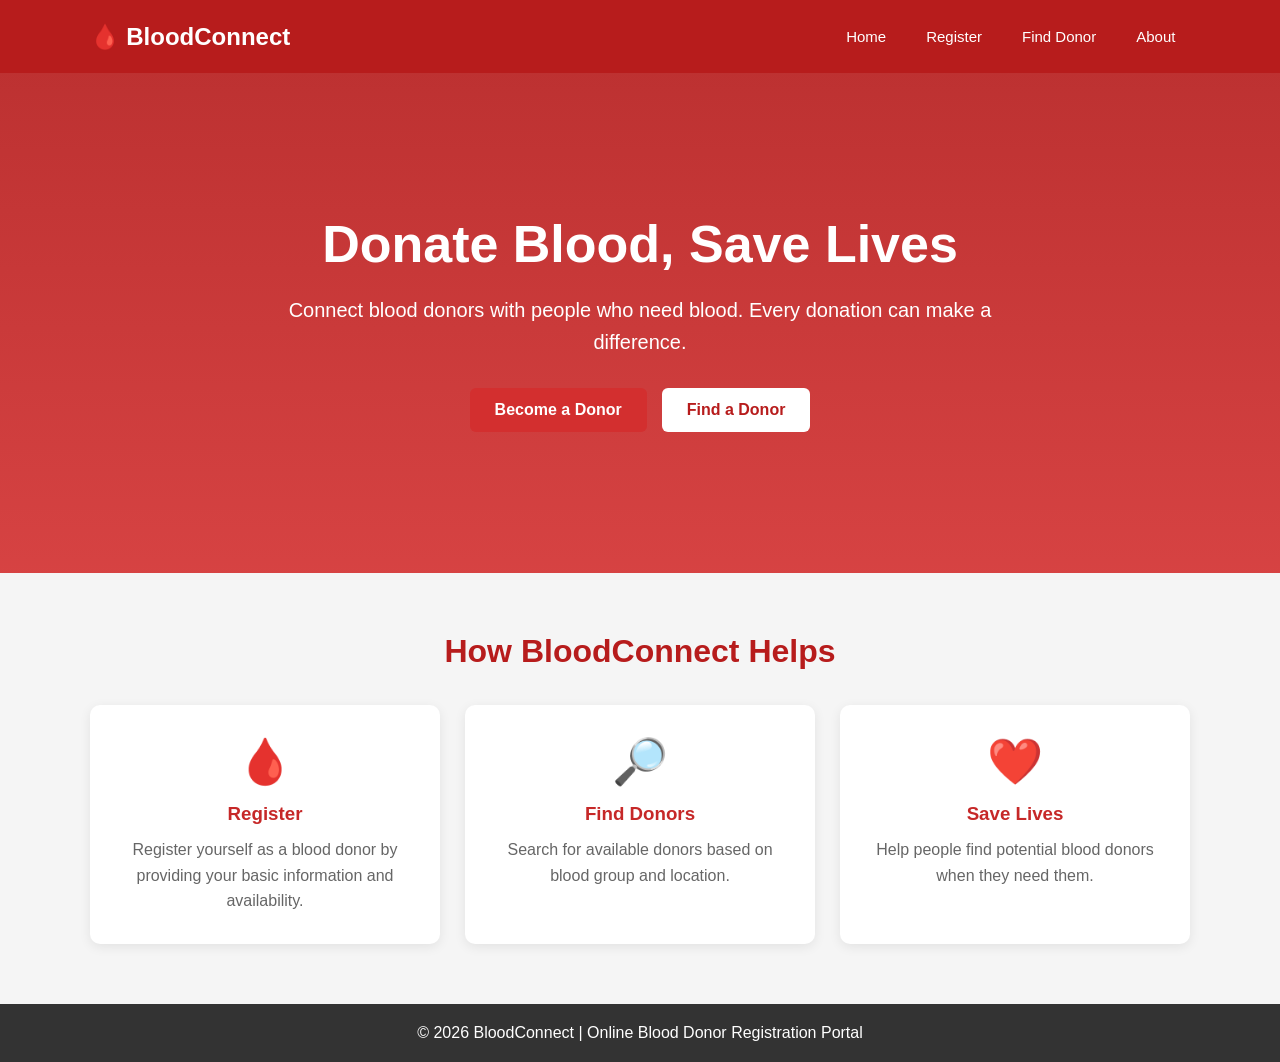
==== index.html @ 2a54ffd2 "Add files via upload" ====
<!DOCTYPE html>
<html lang="en">
<head>
    <meta charset="UTF-8">
    <meta name="viewport" content="width=device-width, initial-scale=1.0">
    <title>BloodConnect - Online Blood Donor Registration Portal</title>
    <link rel="stylesheet" href="style.css">
</head>

<body>

    <header>
        <nav class="navbar">
            <div class="logo">🩸 BloodConnect</div>

            <div class="nav-links">
                <button onclick="showPage('home')">Home</button>
                <button onclick="showPage('register')">Register</button>
                <button onclick="showPage('find')">Find Donor</button>
                <button onclick="showPage('about')">About</button>
            </div>
        </nav>
    </header>

    <main>

        <!-- HOME -->
        <section id="home" class="page active">

            <div class="hero">
                <div class="hero-content">
                    <h1>Donate Blood, Save Lives</h1>
                    <p>
                        Connect blood donors with people who need blood.
                        Every donation can make a difference.
                    </p>

                    <div class="hero-buttons">
                        <button class="primary-btn" onclick="showPage('register')">
                            Become a Donor
                        </button>

                        <button class="secondary-btn" onclick="showPage('find')">
                            Find a Donor
                        </button>
                    </div>
                </div>
            </div>

            <div class="container">

                <h2>How BloodConnect Helps</h2>

                <div class="cards">

                    <div class="card">
                        <div class="card-icon">🩸</div>
                        <h3>Register</h3>
                        <p>
                            Register yourself as a blood donor by providing
                            your basic information and availability.
                        </p>
                    </div>

                    <div class="card">
                        <div class="card-icon">🔎</div>
                        <h3>Find Donors</h3>
                        <p>
                            Search for available donors based on blood group
                            and location.
                        </p>
                    </div>

                    <div class="card">
                        <div class="card-icon">❤️</div>
                        <h3>Save Lives</h3>
                        <p>
                            Help people find potential blood donors when
                            they need them.
                        </p>
                    </div>

                </div>

            </div>

        </section>


        <!-- REGISTER -->
        <section id="register" class="page">

            <div class="container">

                <h2>Become a Blood Donor</h2>

                <p class="section-description">
                    Register your details to become a potential blood donor.
                </p>

                <form id="donorForm">

                    <div class="form-group">
                        <label for="name">Full Name</label>
                        <input
                            type="text"
                            id="name"
                            placeholder="Enter your full name"
                            required
                        >
                    </div>

                    <div class="two-columns">

                        <div class="form-group">
                            <label for="age">Age</label>
                            <input
                                type="number"
                                id="age"
                                min="18"
                                max="65"
                                placeholder="Enter your age"
                                required
                            >
                        </div>

                        <div class="form-group">
                            <label for="bloodGroup">Blood Group</label>

                            <select id="bloodGroup" required>
                                <option value="">Select Blood Group</option>
                                <option value="A+">A+</option>
                                <option value="A-">A-</option>
                                <option value="B+">B+</option>
                                <option value="B-">B-</option>
                                <option value="AB+">AB+</option>
                                <option value="AB-">AB-</option>
                                <option value="O+">O+</option>
                                <option value="O-">O-</option>
                            </select>
                        </div>

                    </div>


                    <div class="form-group">
                        <label for="phone">Phone Number</label>
                        <input
                            type="tel"
                            id="phone"
                            maxlength="10"
                            placeholder="Enter 10-digit phone number"
                            required
                        >
                    </div>


                    <div class="form-group">
                        <label for="location">Location</label>
                        <input
                            type="text"
                            id="location"
                            placeholder="Enter your city/location"
                            required
                        >
                    </div>


                    <div class="form-group">
                        <label for="lastDonation">
                            Last Donation Date
                        </label>

                        <input
                            type="date"
                            id="lastDonation"
                        >
                    </div>


                    <div class="form-group">
                        <label for="availability">
                            Availability
                        </label>

                        <select id="availability" required>
                            <option value="">Select Availability</option>
                            <option value="Available">Available</option>
                            <option value="Not Available">Not Available</option>
                        </select>
                    </div>


                    <button type="submit" class="primary-btn">
                        Register as Donor
                    </button>

                    <div id="formMessage"></div>

                </form>

            </div>

        </section>


        <!-- FIND DONOR -->
        <section id="find" class="page">

            <div class="container">

                <h2>Find a Blood Donor</h2>

                <p class="section-description">
                    Search for registered donors using blood group and location.
                </p>


                <div class="search-panel">

                    <div class="form-group">

                        <label for="searchBloodGroup">
                            Blood Group
                        </label>

                        <select id="searchBloodGroup">

                            <option value="">All Blood Groups</option>

                            <option value="A+">A+</option>
                            <option value="A-">A-</option>
                            <option value="B+">B+</option>
                            <option value="B-">B-</option>
                            <option value="AB+">AB+</option>
                            <option value="AB-">AB-</option>
                            <option value="O+">O+</option>
                            <option value="O-">O-</option>

                        </select>

                    </div>


                    <div class="form-group">

                        <label for="searchLocation">
                            Location
                        </label>

                        <input
                            type="text"
                            id="searchLocation"
                            placeholder="Enter location"
                        >

                    </div>


                    <button
                        type="button"
                        class="primary-btn"
                        onclick="searchDonors()"
                    >
                        Search Donors
                    </button>

                </div>


                <div id="donorResults"></div>

            </div>

        </section>


        <!-- ABOUT -->
        <section id="about" class="page">

            <div class="container about-section">

                <h2>About BloodConnect</h2>

                <p>
                    BloodConnect is an online blood donor registration portal
                    designed to make it easier to register potential blood
                    donors and search for donors based on blood group and
                    location.
                </p>

                <p>
                    The application works directly in the web browser and
                    stores donor information locally on the device using
                    browser storage technology.
                </p>

                <div class="info-box">

                    <h3>Important Note</h3>

                    <p>
                        This is an academic project. Donor eligibility and
                        medical suitability must always be confirmed by
                        qualified healthcare professionals or authorized
                        blood banks.
                    </p>

                </div>

            </div>

        </section>

    </main>


    <footer>

        <p>
            © 2026 BloodConnect | Online Blood Donor Registration Portal
        </p>

    </footer>


    <script src="database.js"></script>
    <script src="app.js"></script>

</body>
</html>
---- style.css ----
* {
    margin: 0;
    padding: 0;
    box-sizing: border-box;
}

body {
    font-family: Arial, Helvetica, sans-serif;
    background: #f5f5f5;
    color: #333;
}


/* NAVBAR */

.navbar {
    background: #b71c1c;
    color: white;
    display: flex;
    justify-content: space-between;
    align-items: center;
    padding: 18px 7%;
}

.logo {
    font-size: 24px;
    font-weight: bold;
}

.nav-links {
    display: flex;
    gap: 10px;
}

.nav-links button {
    background: transparent;
    color: white;
    border: none;
    padding: 10px 15px;
    font-size: 15px;
    cursor: pointer;
    border-radius: 5px;
}

.nav-links button:hover {
    background: #8e0000;
}


/* PAGE SYSTEM */

.page {
    display: none;
    min-height: 75vh;
}

.page.active {
    display: block;
}


/* HERO */

.hero {
    min-height: 500px;
    background: linear-gradient(
        rgba(183, 28, 28, 0.9),
        rgba(211, 47, 47, 0.9)
    );

    display: flex;
    justify-content: center;
    align-items: center;
    text-align: center;
    color: white;
    padding: 40px 20px;
}

.hero-content {
    max-width: 800px;
}

.hero h1 {
    font-size: 52px;
    margin-bottom: 20px;
}

.hero p {
    font-size: 20px;
    line-height: 1.6;
    margin-bottom: 30px;
}


/* BUTTONS */

.hero-buttons {
    display: flex;
    justify-content: center;
    gap: 15px;
}

.primary-btn,
.secondary-btn {
    border: none;
    padding: 13px 25px;
    border-radius: 6px;
    font-size: 16px;
    cursor: pointer;
    font-weight: bold;
}

.primary-btn {
    background: #d32f2f;
    color: white;
}

.primary-btn:hover {
    background: #b71c1c;
}

.secondary-btn {
    background: white;
    color: #b71c1c;
}

.secondary-btn:hover {
    background: #eeeeee;
}


/* CONTAINER */

.container {
    width: 86%;
    max-width: 1100px;
    margin: auto;
    padding: 60px 0;
}

.container h2 {
    text-align: center;
    color: #b71c1c;
    font-size: 32px;
    margin-bottom: 15px;
}

.section-description {
    text-align: center;
    margin-bottom: 35px;
    color: #666;
}


/* CARDS */

.cards {
    display: grid;
    grid-template-columns: repeat(3, 1fr);
    gap: 25px;
    margin-top: 35px;
}

.card {
    background: white;
    padding: 30px;
    border-radius: 10px;
    text-align: center;
    box-shadow: 0 3px 12px rgba(0, 0, 0, 0.08);
}

.card-icon {
    font-size: 45px;
    margin-bottom: 15px;
}

.card h3 {
    color: #c62828;
    margin-bottom: 12px;
}

.card p {
    color: #666;
    line-height: 1.6;
}


/* FORM */

#donorForm {
    max-width: 700px;
    margin: 30px auto;
    background: white;
    padding: 35px;
    border-radius: 10px;
    box-shadow: 0 3px 15px rgba(0, 0, 0, 0.08);
}

.form-group {
    margin-bottom: 20px;
}

.form-group label {
    display: block;
    font-weight: bold;
    margin-bottom: 8px;
}

.form-group input,
.form-group select {
    width: 100%;
    padding: 12px;
    border: 1px solid #ccc;
    border-radius: 5px;
    font-size: 15px;
}

.form-group input:focus,
.form-group select:focus {
    outline: none;
    border-color: #d32f2f;
}

.two-columns {
    display: grid;
    grid-template-columns: 1fr 1fr;
    gap: 20px;
}


/* FORM MESSAGE */

#formMessage {
    margin-top: 15px;
    font-weight: bold;
    text-align: center;
}


/* SEARCH */

.search-panel {
    background: white;
    padding: 30px;
    border-radius: 10px;
    box-shadow: 0 3px 15px rgba(0, 0, 0, 0.08);

    display: grid;
    grid-template-columns: 1fr 1fr auto;
    gap: 20px;
    align-items: end;
}

.search-panel .form-group {
    margin-bottom: 0;
}


/* DONOR RESULTS */

#donorResults {
    margin-top: 35px;
}

.donor-card {
    background: white;
    padding: 25px;
    margin-bottom: 15px;
    border-radius: 10px;
    box-shadow: 0 3px 12px rgba(0, 0, 0, 0.08);

    border-left: 5px solid #d32f2f;
}

.donor-card h3 {
    color: #b71c1c;
    margin-bottom: 12px;
}

.donor-card p {
    margin: 7px 0;
}

.delete-btn {
    background: #c62828;
    color: white;
    border: none;
    padding: 8px 15px;
    border-radius: 5px;
    cursor: pointer;
    margin-top: 12px;
}

.delete-btn:hover {
    background: #8e0000;
}

.no-results {
    background: white;
    padding: 30px;
    text-align: center;
    border-radius: 10px;
    color: #666;
}


/* ABOUT */

.about-section {
    max-width: 900px;
}

.about-section p {
    line-height: 1.8;
    margin: 20px 0;
    color: #555;
}

.info-box {
    background: #fff3f3;
    border-left: 5px solid #d32f2f;
    padding: 20px;
    margin-top: 30px;
}

.info-box h3 {
    color: #b71c1c;
    margin-bottom: 10px;
}


/* FOOTER */

footer {
    background: #333;
    color: white;
    text-align: center;
    padding: 20px;
}


/* MOBILE */

@media (max-width: 768px) {

    .navbar {
        flex-direction: column;
        gap: 15px;
    }

    .nav-links {
        flex-wrap: wrap;
        justify-content: center;
    }

    .hero h1 {
        font-size: 38px;
    }

    .hero p {
        font-size: 17px;
    }

    .hero-buttons {
        flex-direction: column;
        align-items: center;
    }

    .cards {
        grid-template-columns: 1fr;
    }

    .two-columns {
        grid-template-columns: 1fr;
        gap: 0;
    }

    .search-panel {
        grid-template-columns: 1fr;
    }

    #donorForm {
        padding: 25px;
    }

}
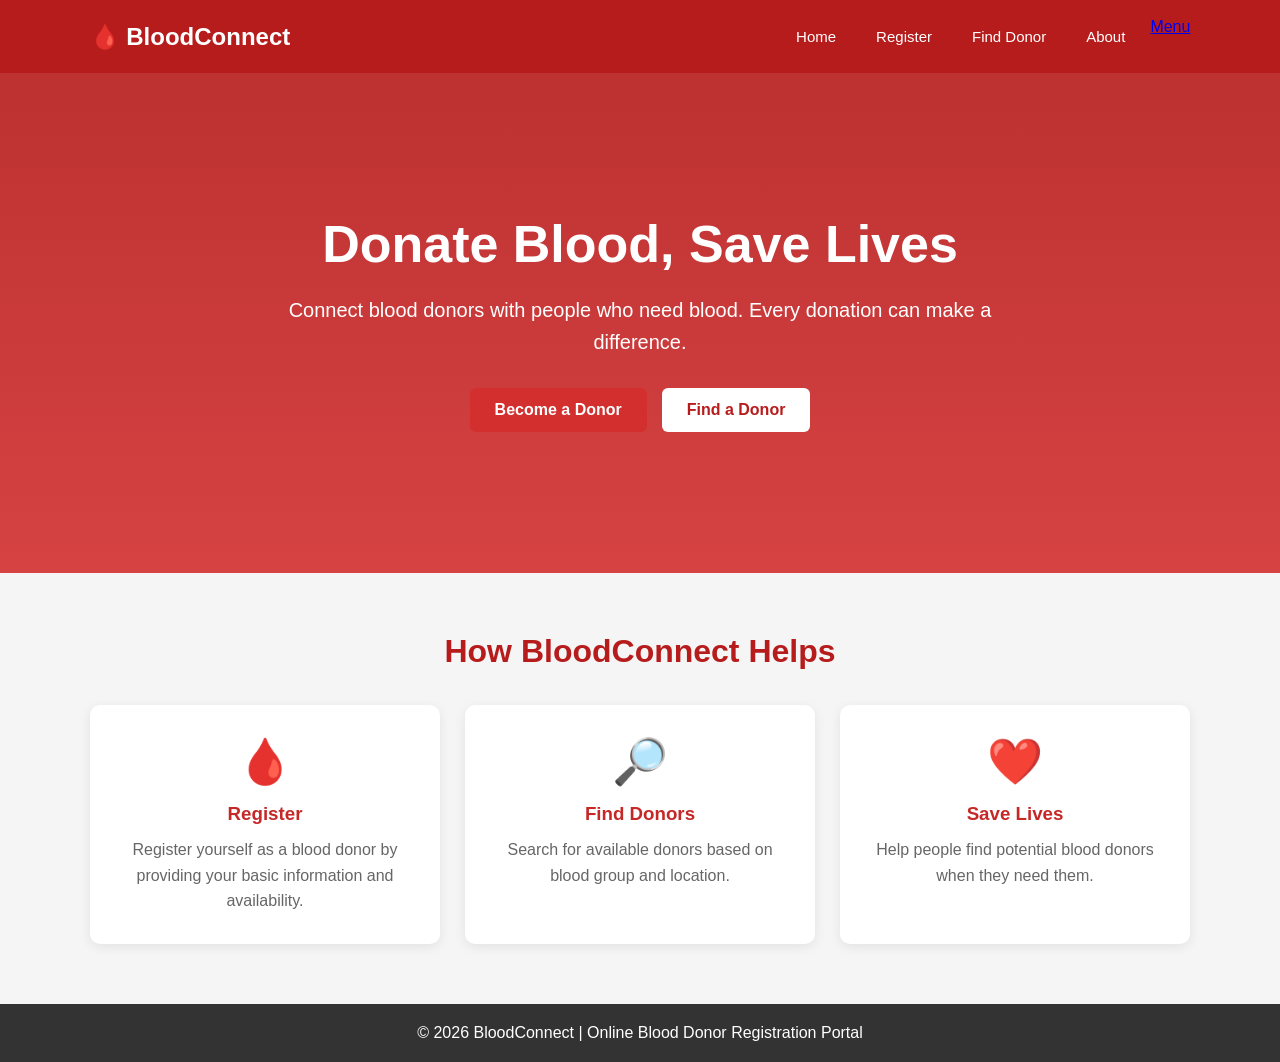
==== commit 44760a57: "Update index.html" ====
--- a/index.html
+++ b/index.html
@@ -18,6 +18,7 @@
                 <button onclick="showPage('register')">Register</button>
                 <button onclick="showPage('find')">Find Donor</button>
                 <button onclick="showPage('about')">About</button>
+                <a href="pages/menu.html">Menu</a>
             </div>
         </nav>
     </header>
@@ -328,4 +329,4 @@
     <script src="app.js"></script>
 
 </body>
-</html>+</html>
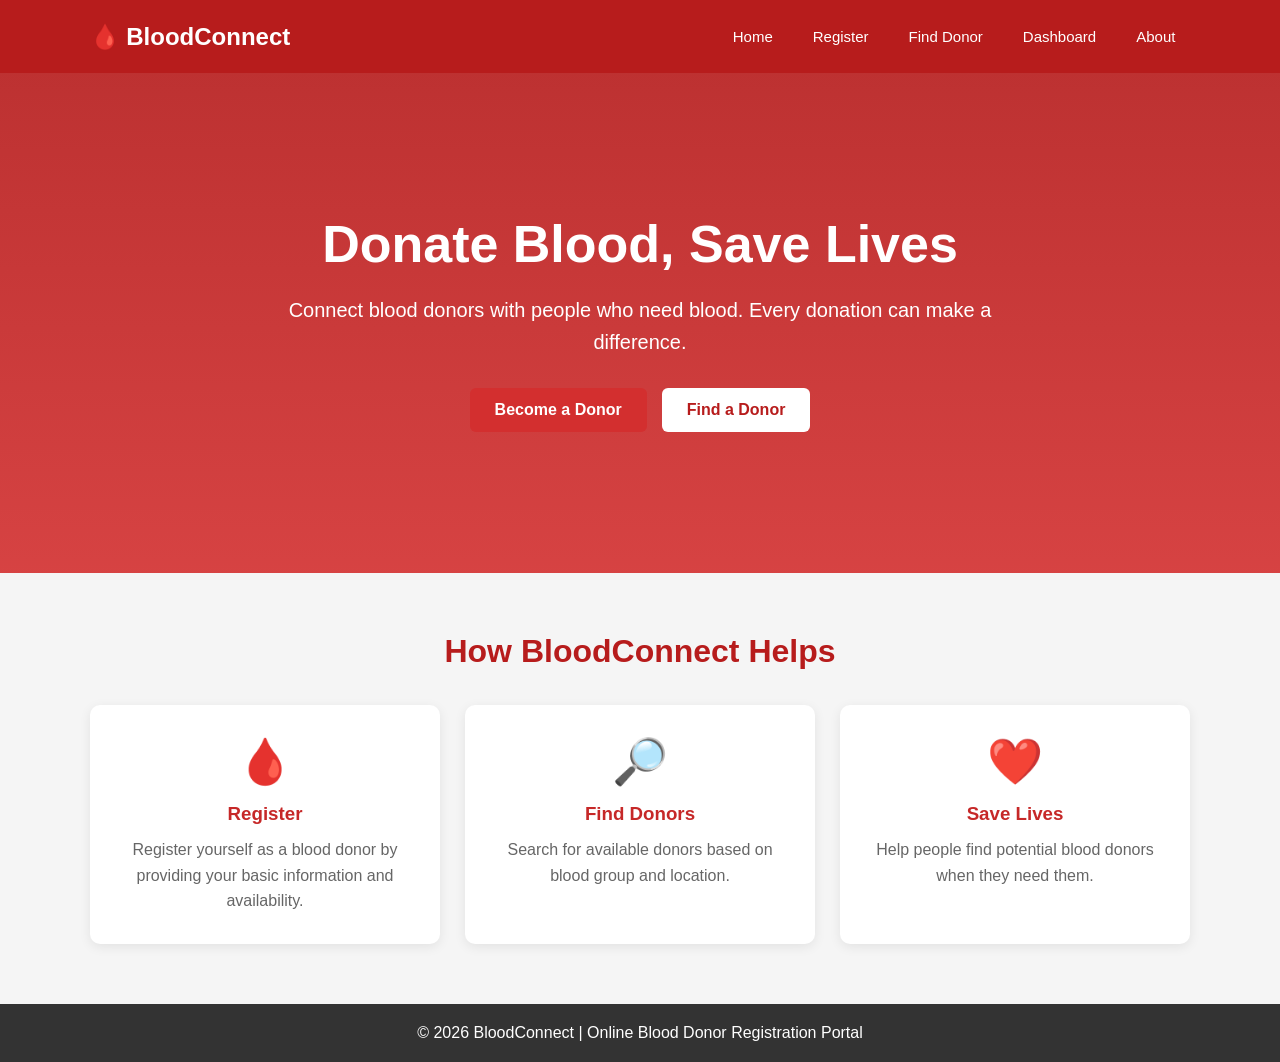
==== commit 3cbb779e: "Update index.html" ====
--- a/index.html
+++ b/index.html
@@ -13,13 +13,17 @@
         <nav class="navbar">
             <div class="logo">🩸 BloodConnect</div>
 
-            <div class="nav-links">
-                <button onclick="showPage('home')">Home</button>
-                <button onclick="showPage('register')">Register</button>
-                <button onclick="showPage('find')">Find Donor</button>
-                <button onclick="showPage('about')">About</button>
-                <a href="pages/menu.html">Menu</a>
-            </div>
+           <div class="nav-links">
+    <button onclick="showPage('home')">Home</button>
+    <button onclick="showPage('register')">Register</button>
+    <button onclick="showPage('find')">Find Donor</button>
+
+    <button onclick="window.location.href='pages/menu.html'">
+        Dashboard
+    </button>
+
+    <button onclick="showPage('about')">About</button>
+</div>
         </nav>
     </header>
 
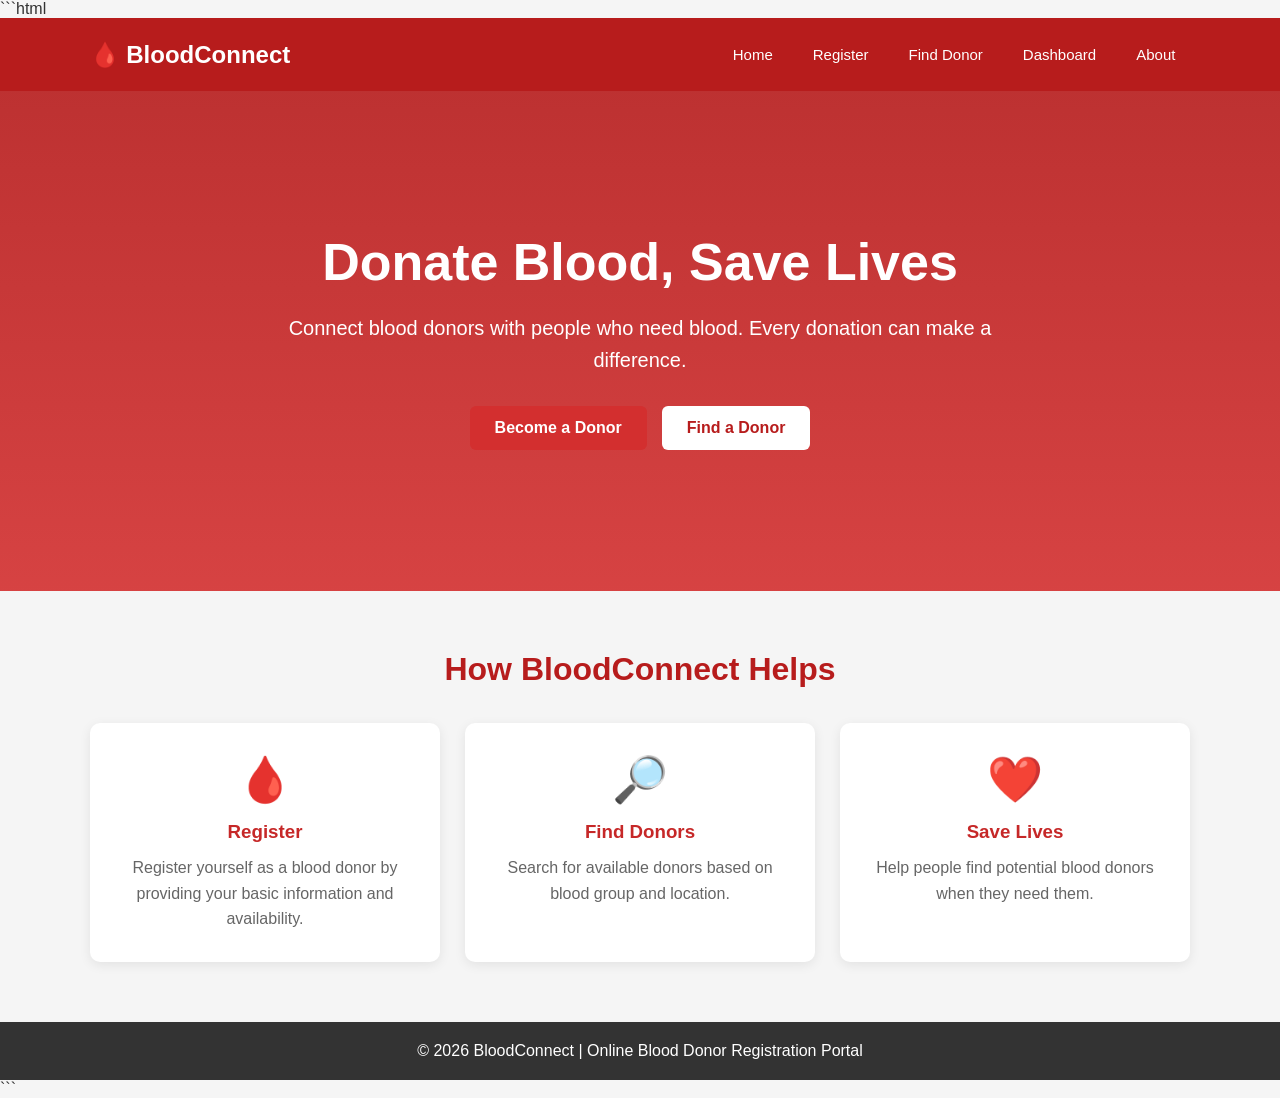
==== commit 465052e4: "Update index.html" ====
--- a/index.html
+++ b/index.html
@@ -1,88 +1,168 @@
+```html
 <!DOCTYPE html>
 <html lang="en">
 <head>
     <meta charset="UTF-8">
     <meta name="viewport" content="width=device-width, initial-scale=1.0">
+
     <title>BloodConnect - Online Blood Donor Registration Portal</title>
+
     <link rel="stylesheet" href="style.css">
 </head>
 
 <body>
 
+    <!-- ================================
+         NAVIGATION
+    ================================= -->
+
     <header>
         <nav class="navbar">
-            <div class="logo">🩸 BloodConnect</div>
-
-           <div class="nav-links">
-    <button onclick="showPage('home')">Home</button>
-    <button onclick="showPage('register')">Register</button>
-    <button onclick="showPage('find')">Find Donor</button>
-
-    <button onclick="window.location.href='pages/menu.html'">
-        Dashboard
-    </button>
-
-    <button onclick="showPage('about')">About</button>
-</div>
+
+            <div class="logo">
+                🩸 BloodConnect
+            </div>
+
+            <div class="nav-links">
+
+                <button type="button" onclick="showPage('home')">
+                    Home
+                </button>
+
+                <button type="button" onclick="showPage('register')">
+                    Register
+                </button>
+
+                <button type="button" onclick="showPage('find')">
+                    Find Donor
+                </button>
+
+                <button
+                    type="button"
+                    onclick="window.location.href='pages/menu.html'"
+                >
+                    Dashboard
+                </button>
+
+                <button type="button" onclick="showPage('about')">
+                    About
+                </button>
+
+            </div>
+
         </nav>
     </header>
 
+
+    <!-- ================================
+         MAIN CONTENT
+    ================================= -->
+
     <main>
 
-        <!-- HOME -->
+        <!-- ================================
+             HOME
+        ================================= -->
+
         <section id="home" class="page active">
 
             <div class="hero">
+
                 <div class="hero-content">
-                    <h1>Donate Blood, Save Lives</h1>
+
+                    <h1>
+                        Donate Blood, Save Lives
+                    </h1>
+
                     <p>
                         Connect blood donors with people who need blood.
                         Every donation can make a difference.
                     </p>
 
                     <div class="hero-buttons">
-                        <button class="primary-btn" onclick="showPage('register')">
+
+                        <button
+                            type="button"
+                            class="primary-btn"
+                            onclick="showPage('register')"
+                        >
                             Become a Donor
                         </button>
 
-                        <button class="secondary-btn" onclick="showPage('find')">
+                        <button
+                            type="button"
+                            class="secondary-btn"
+                            onclick="showPage('find')"
+                        >
                             Find a Donor
                         </button>
-                    </div>
+
+                    </div>
+
                 </div>
-            </div>
+
+            </div>
+
 
             <div class="container">
 
-                <h2>How BloodConnect Helps</h2>
+                <h2>
+                    How BloodConnect Helps
+                </h2>
 
                 <div class="cards">
 
                     <div class="card">
-                        <div class="card-icon">🩸</div>
-                        <h3>Register</h3>
+
+                        <div class="card-icon">
+                            🩸
+                        </div>
+
+                        <h3>
+                            Register
+                        </h3>
+
                         <p>
                             Register yourself as a blood donor by providing
                             your basic information and availability.
                         </p>
-                    </div>
+
+                    </div>
+
 
                     <div class="card">
-                        <div class="card-icon">🔎</div>
-                        <h3>Find Donors</h3>
+
+                        <div class="card-icon">
+                            🔎
+                        </div>
+
+                        <h3>
+                            Find Donors
+                        </h3>
+
                         <p>
                             Search for available donors based on blood group
                             and location.
                         </p>
-                    </div>
+
+                    </div>
+
 
                     <div class="card">
-                        <div class="card-icon">❤️</div>
-                        <h3>Save Lives</h3>
+
+                        <div class="card-icon">
+                            ❤️
+                        </div>
+
+                        <h3>
+                            Save Lives
+                        </h3>
+
                         <p>
                             Help people find potential blood donors when
                             they need them.
                         </p>
+
                     </div>
 
                 </div>
@@ -92,33 +172,49 @@
         </section>
 
 
-        <!-- REGISTER -->
+        <!-- ================================
+             REGISTER
+        ================================= -->
+
         <section id="register" class="page">
 
             <div class="container">
 
-                <h2>Become a Blood Donor</h2>
+                <h2>
+                    Become a Blood Donor
+                </h2>
 
                 <p class="section-description">
                     Register your details to become a potential blood donor.
                 </p>
 
+
                 <form id="donorForm">
 
                     <div class="form-group">
-                        <label for="name">Full Name</label>
+
+                        <label for="name">
+                            Full Name
+                        </label>
+
                         <input
                             type="text"
                             id="name"
                             placeholder="Enter your full name"
                             required
                         >
-                    </div>
+
+                    </div>
+
 
                     <div class="two-columns">
 
                         <div class="form-group">
-                            <label for="age">Age</label>
+
+                            <label for="age">
+                                Age
+                            </label>
+
                             <input
                                 type="number"
                                 id="age"
@@ -127,13 +223,25 @@
                                 placeholder="Enter your age"
                                 required
                             >
+
                         </div>
 
+
                         <div class="form-group">
-                            <label for="bloodGroup">Blood Group</label>
-
-                            <select id="bloodGroup" required>
-                                <option value="">Select Blood Group</option>
+
+                            <label for="bloodGroup">
+                                Blood Group
+                            </label>
+
+                            <select
+                                id="bloodGroup"
+                                required
+                            >
+
+                                <option value="">
+                                    Select Blood Group
+                                </option>
+
                                 <option value="A+">A+</option>
                                 <option value="A-">A-</option>
                                 <option value="B+">B+</option>
@@ -142,36 +250,50 @@
                                 <option value="AB-">AB-</option>
                                 <option value="O+">O+</option>
                                 <option value="O-">O-</option>
+
                             </select>
+
                         </div>
 
                     </div>
 
 
                     <div class="form-group">
-                        <label for="phone">Phone Number</label>
+
+                        <label for="phone">
+                            Phone Number
+                        </label>
+
                         <input
                             type="tel"
                             id="phone"
                             maxlength="10"
+                            inputmode="numeric"
                             placeholder="Enter 10-digit phone number"
                             required
                         >
-                    </div>
-
-
-                    <div class="form-group">
-                        <label for="location">Location</label>
+
+                    </div>
+
+
+                    <div class="form-group">
+
+                        <label for="location">
+                            Location
+                        </label>
+
                         <input
                             type="text"
                             id="location"
                             placeholder="Enter your city/location"
                             required
                         >
-                    </div>
-
-
-                    <div class="form-group">
+
+                    </div>
+
+
+                    <div class="form-group">
+
                         <label for="lastDonation">
                             Last Donation Date
                         </label>
@@ -180,26 +302,46 @@
                             type="date"
                             id="lastDonation"
                         >
-                    </div>
-
-
-                    <div class="form-group">
+
+                    </div>
+
+
+                    <div class="form-group">
+
                         <label for="availability">
                             Availability
                         </label>
 
-                        <select id="availability" required>
-                            <option value="">Select Availability</option>
-                            <option value="Available">Available</option>
-                            <option value="Not Available">Not Available</option>
+                        <select
+                            id="availability"
+                            required
+                        >
+
+                            <option value="">
+                                Select Availability
+                            </option>
+
+                            <option value="Available">
+                                Available
+                            </option>
+
+                            <option value="Not Available">
+                                Not Available
+                            </option>
+
                         </select>
-                    </div>
-
-
-                    <button type="submit" class="primary-btn">
+
+                    </div>
+
+
+                    <button
+                        type="submit"
+                        class="primary-btn"
+                    >
                         Register as Donor
                     </button>
 
+
                     <div id="formMessage"></div>
 
                 </form>
@@ -209,12 +351,17 @@
         </section>
 
 
-        <!-- FIND DONOR -->
+        <!-- ================================
+             FIND DONOR
+        ================================= -->
+
         <section id="find" class="page">
 
             <div class="container">
 
-                <h2>Find a Blood Donor</h2>
+                <h2>
+                    Find a Blood Donor
+                </h2>
 
                 <p class="section-description">
                     Search for registered donors using blood group and location.
@@ -231,7 +378,9 @@
 
                         <select id="searchBloodGroup">
 
-                            <option value="">All Blood Groups</option>
+                            <option value="">
+                                All Blood Groups
+                            </option>
 
                             <option value="A+">A+</option>
                             <option value="A-">A-</option>
@@ -280,12 +429,17 @@
         </section>
 
 
-        <!-- ABOUT -->
+        <!-- ================================
+             ABOUT
+        ================================= -->
+
         <section id="about" class="page">
 
             <div class="container about-section">
 
-                <h2>About BloodConnect</h2>
+                <h2>
+                    About BloodConnect
+                </h2>
 
                 <p>
                     BloodConnect is an online blood donor registration portal
@@ -295,14 +449,18 @@
                 </p>
 
                 <p>
-                    The application works directly in the web browser and
-                    stores donor information locally on the device using
-                    browser storage technology.
+                    The application works directly in the web browser.
+                    Donor information is stored in a shared cloud database,
+                    allowing registered donor information to be accessed
+                    across supported devices.
                 </p>
 
+
                 <div class="info-box">
 
-                    <h3>Important Note</h3>
+                    <h3>
+                        Important Note
+                    </h3>
 
                     <p>
                         This is an academic project. Donor eligibility and
@@ -320,6 +478,10 @@
     </main>
 
 
+    <!-- ================================
+         FOOTER
+    ================================= -->
+
     <footer>
 
         <p>
@@ -329,8 +491,13 @@
     </footer>
 
 
+    <!-- ================================
+         JAVASCRIPT
+    ================================= -->
+
     <script src="database.js"></script>
     <script src="app.js"></script>
 
 </body>
 </html>
+```
